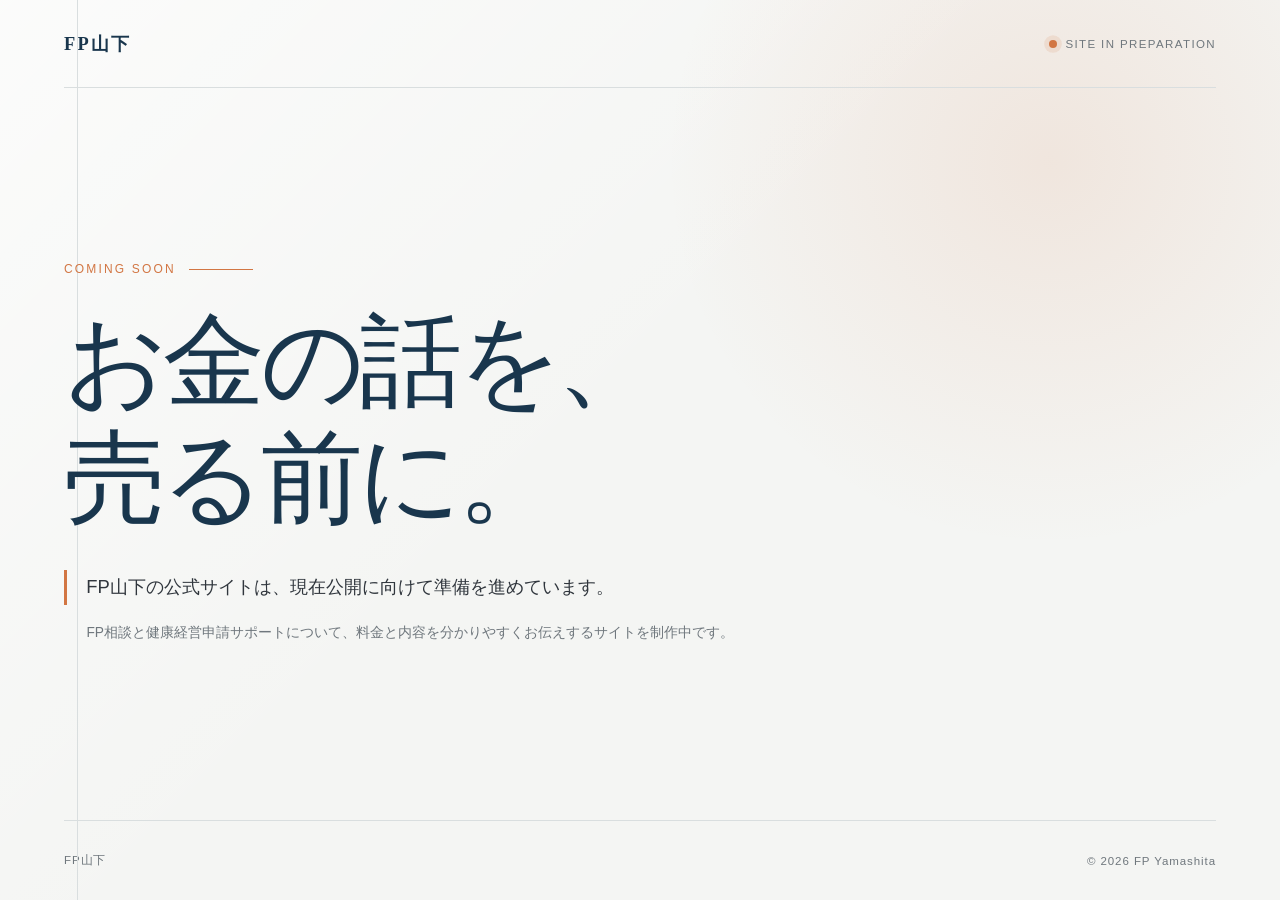
==== index.html @ 2f38812c "Add temporary landing page" ====
<!doctype html>
<html lang="ja">
<head>
  <meta charset="utf-8">
  <meta name="viewport" content="width=device-width, initial-scale=1">
  <meta name="robots" content="noindex, nofollow">
  <meta name="theme-color" content="#19364d">
  <title>FP山下｜サイト準備中</title>
  <meta name="description" content="FP山下の公式サイトは現在準備中です。">
  <style>
    :root {
      color-scheme: light;
      --paper: #f4f5f3;
      --ink: #19364d;
      --text: #30363d;
      --muted: #6f777d;
      --accent: #d27643;
      --line: #d9dedf;
    }

    * {
      box-sizing: border-box;
    }

    html {
      min-width: 320px;
      background: var(--paper);
    }

    body {
      margin: 0;
      min-height: 100svh;
      color: var(--text);
      background:
        radial-gradient(circle at 82% 18%, rgba(210, 118, 67, 0.12), transparent 24rem),
        linear-gradient(135deg, rgba(255, 255, 255, 0.66), transparent 48%),
        var(--paper);
      font-family: "Hiragino Kaku Gothic ProN", "Yu Gothic", Meiryo, sans-serif;
    }

    .page {
      position: relative;
      display: grid;
      grid-template-rows: auto 1fr auto;
      min-height: 100svh;
      overflow: hidden;
    }

    .page::before {
      content: "";
      position: absolute;
      top: 0;
      left: clamp(1.25rem, 6vw, 6rem);
      width: 1px;
      height: 100%;
      background: var(--line);
      pointer-events: none;
    }

    .header,
    .main,
    .footer {
      width: min(100% - 2.5rem, 72rem);
      margin-inline: auto;
    }

    .header {
      display: flex;
      align-items: center;
      justify-content: space-between;
      min-height: 5.5rem;
      border-bottom: 1px solid var(--line);
    }

    .brand {
      color: var(--ink);
      font-family: "Yu Mincho", "Hiragino Mincho ProN", serif;
      font-size: 1.15rem;
      font-weight: 600;
      letter-spacing: 0.12em;
    }

    .status {
      display: inline-flex;
      align-items: center;
      gap: 0.55rem;
      color: var(--muted);
      font-size: 0.72rem;
      letter-spacing: 0.12em;
      text-transform: uppercase;
    }

    .status::before {
      content: "";
      width: 0.5rem;
      height: 0.5rem;
      border-radius: 50%;
      background: var(--accent);
      box-shadow: 0 0 0 0.3rem rgba(210, 118, 67, 0.13);
    }

    .main {
      display: grid;
      align-items: center;
      padding-block: clamp(4rem, 11vw, 8rem);
    }

    .content {
      position: relative;
      max-width: 52rem;
    }

    .index {
      display: flex;
      align-items: center;
      gap: 0.8rem;
      margin: 0 0 1.75rem;
      color: var(--accent);
      font-size: 0.75rem;
      letter-spacing: 0.18em;
    }

    .index::after {
      content: "";
      width: 4rem;
      height: 1px;
      background: currentColor;
    }

    h1 {
      margin: 0;
      color: var(--ink);
      font-family: "Yu Mincho", "Hiragino Mincho ProN", serif;
      font-size: clamp(3rem, 8vw, 7rem);
      font-weight: 500;
      line-height: 1.14;
      letter-spacing: -0.045em;
      word-break: auto-phrase;
      text-wrap: balance;
    }

    .lead {
      max-width: 35rem;
      margin: 2rem 0 0;
      padding-left: 1.2rem;
      border-left: 3px solid var(--accent);
      font-size: clamp(1rem, 2vw, 1.15rem);
      line-height: 1.9;
      word-break: auto-phrase;
    }

    .note {
      margin: 1rem 0 0 1.4rem;
      color: var(--muted);
      font-size: 0.86rem;
      line-height: 1.8;
    }

    .footer {
      display: flex;
      align-items: center;
      justify-content: space-between;
      min-height: 5rem;
      border-top: 1px solid var(--line);
      color: var(--muted);
      font-size: 0.72rem;
      letter-spacing: 0.08em;
    }

    @media (max-width: 42rem) {
      .header,
      .main,
      .footer {
        width: min(100% - 2rem, 72rem);
      }

      .page::before {
        left: 1rem;
      }

      .header {
        min-height: 4.75rem;
      }

      .status span {
        display: none;
      }

      .main {
        padding-block: 4.5rem;
      }

      h1 {
        font-size: clamp(2.8rem, 15vw, 4.6rem);
      }

      .lead {
        margin-top: 1.75rem;
      }

      .footer {
        align-items: flex-start;
        flex-direction: column;
        justify-content: center;
        gap: 0.4rem;
      }
    }

    @media (prefers-reduced-motion: no-preference) {
      .content {
        animation: reveal 0.7s ease-out both;
      }

      @keyframes reveal {
        from {
          opacity: 0;
          transform: translateY(1rem);
        }
        to {
          opacity: 1;
          transform: translateY(0);
        }
      }
    }
  </style>
</head>
<body>
  <div class="page">
    <header class="header">
      <div class="brand">FP山下</div>
      <div class="status" aria-label="サイト準備中"><span>Site in preparation</span></div>
    </header>

    <main class="main">
      <section class="content" aria-labelledby="page-title">
        <p class="index">COMING SOON</p>
        <h1 id="page-title">お金の話を、<br>売る前に。</h1>
        <p class="lead">FP山下の公式サイトは、現在公開に向けて準備を進めています。</p>
        <p class="note">FP相談と健康経営申請サポートについて、料金と内容を分かりやすくお伝えするサイトを制作中です。</p>
      </section>
    </main>

    <footer class="footer">
      <span>FP山下</span>
      <span>&copy; 2026 FP Yamashita</span>
    </footer>
  </div>
</body>
</html>
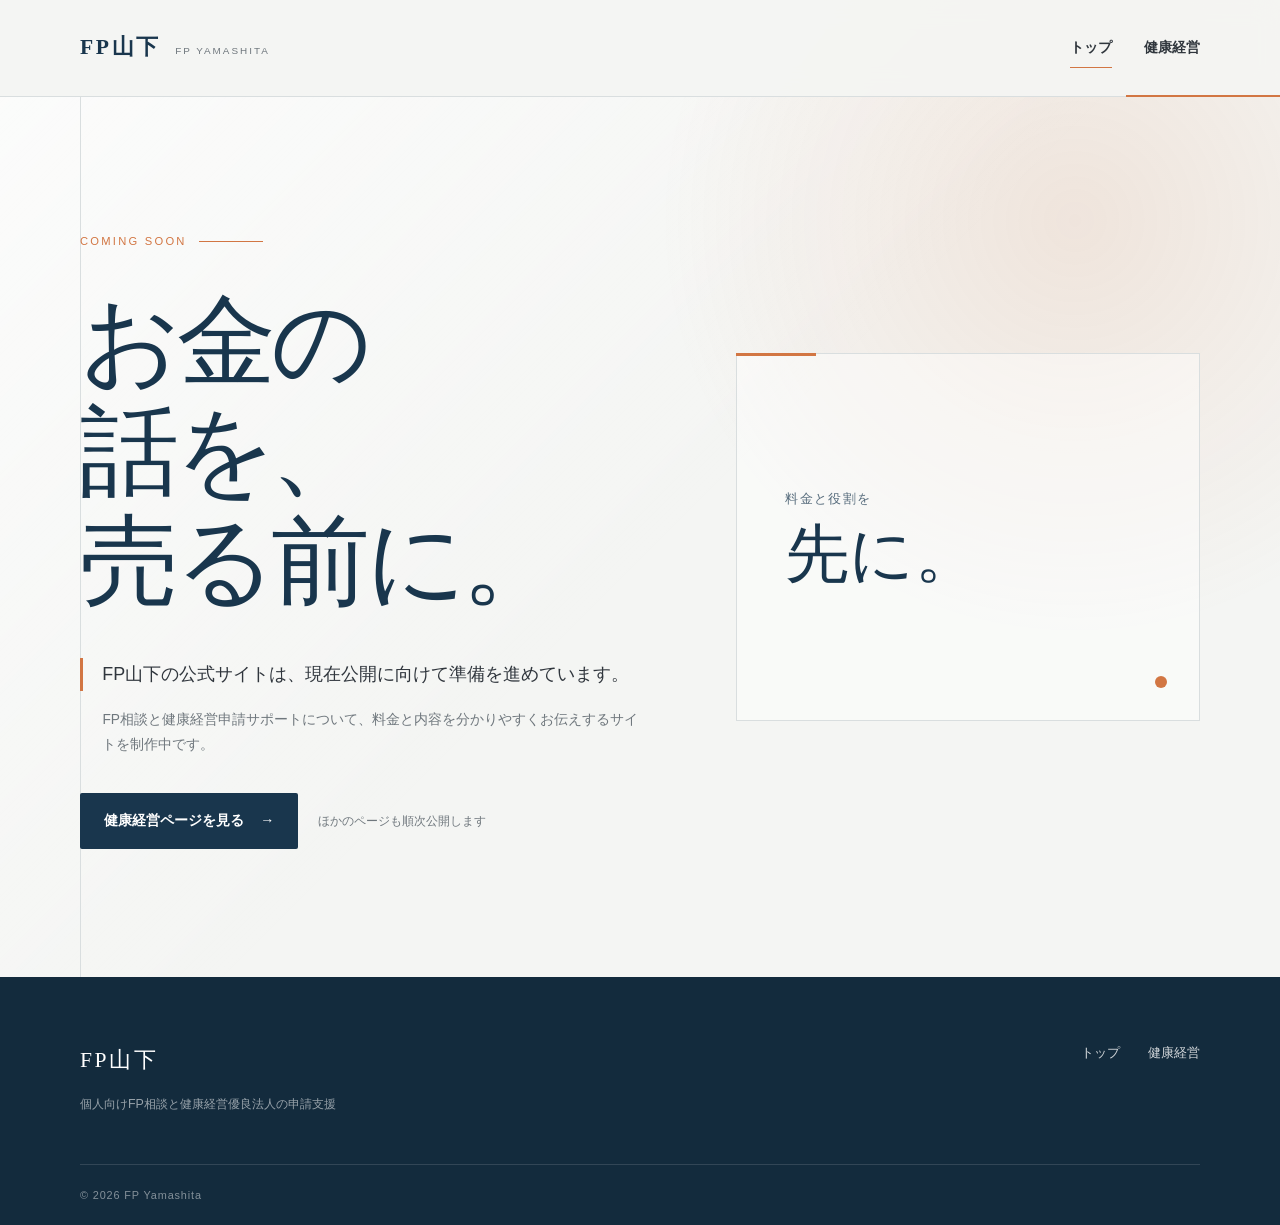
==== commit 59bc4664: "Add health management page" ====
--- a/index.html
+++ b/index.html
@@ -2,248 +2,72 @@
 <html lang="ja">
 <head>
   <meta charset="utf-8">
-  <meta name="viewport" content="width=device-width, initial-scale=1">
+  <meta name="viewport" content="width=device-width, initial-scale=1.0">
   <meta name="robots" content="noindex, nofollow">
-  <meta name="theme-color" content="#19364d">
+  <meta name="theme-color" content="#19364D">
   <title>FP山下｜サイト準備中</title>
-  <meta name="description" content="FP山下の公式サイトは現在準備中です。">
-  <style>
-    :root {
-      color-scheme: light;
-      --paper: #f4f5f3;
-      --ink: #19364d;
-      --text: #30363d;
-      --muted: #6f777d;
-      --accent: #d27643;
-      --line: #d9dedf;
-    }
+  <meta name="description" content="FP山下の公式サイトは現在準備中です。健康経営申請サポートのページを先行公開しています。">
+  <link rel="stylesheet" href="assets/css/_shared.css">
+</head>
+<body class="home-page">
+  <a class="skip-link" href="#main">本文へ移動</a>
 
-    * {
-      box-sizing: border-box;
-    }
+  <!-- ZOROYA:HEADER -->
+  <header class="site-header">
+    <div class="site-header__inner">
+      <a class="site-brand" href="index.html" aria-label="FP山下 トップページ">
+        <span class="site-brand__name">FP山下</span>
+        <span class="site-brand__en">FP YAMASHITA</span>
+      </a>
+      <button class="site-menu-toggle" type="button" aria-expanded="false" aria-controls="site-nav">
+        <span></span><span></span><span></span>
+        <span class="sr-only">メニューを開く</span>
+      </button>
+      <nav id="site-nav" class="site-nav" aria-label="メインメニュー">
+        <a href="index.html" aria-current="page">トップ</a>
+        <a href="health-management.html">健康経営</a>
+      </nav>
+    </div>
+  </header>
+  <!-- /ZOROYA:HEADER -->
 
-    html {
-      min-width: 320px;
-      background: var(--paper);
-    }
+  <!-- ZOROYA:MAIN -->
+  <main id="main" class="home-main">
+    <section class="home-hero" aria-labelledby="home-title">
+      <div class="home-hero__content">
+        <p class="section-label">COMING SOON</p>
+        <h1 id="home-title">お金の話を、<br>売る前に。</h1>
+        <p class="home-hero__lead">FP山下の公式サイトは、現在公開に向けて準備を進めています。</p>
+        <p class="home-hero__note">FP相談と健康経営申請サポートについて、料金と内容を分かりやすくお伝えするサイトを制作中です。</p>
+        <div class="home-hero__actions">
+          <a class="button button--primary" href="health-management.html">健康経営ページを見る <span aria-hidden="true">→</span></a>
+          <span class="home-hero__progress">ほかのページも順次公開します</span>
+        </div>
+      </div>
+      <div class="home-hero__mark" aria-hidden="true">
+        <span>料金と役割を</span>
+        <strong>先に。</strong>
+      </div>
+    </section>
+  </main>
+  <!-- /ZOROYA:MAIN -->
 
-    body {
-      margin: 0;
-      min-height: 100svh;
-      color: var(--text);
-      background:
-        radial-gradient(circle at 82% 18%, rgba(210, 118, 67, 0.12), transparent 24rem),
-        linear-gradient(135deg, rgba(255, 255, 255, 0.66), transparent 48%),
-        var(--paper);
-      font-family: "Hiragino Kaku Gothic ProN", "Yu Gothic", Meiryo, sans-serif;
-    }
+  <!-- ZOROYA:FOOTER -->
+  <footer class="site-footer">
+    <div class="site-footer__inner">
+      <div>
+        <div class="site-footer__brand">FP山下</div>
+        <p>個人向けFP相談と健康経営優良法人の申請支援</p>
+      </div>
+      <nav class="site-footer__nav" aria-label="フッターメニュー">
+        <a href="index.html">トップ</a>
+        <a href="health-management.html">健康経営</a>
+      </nav>
+    </div>
+    <div class="site-footer__bottom">&copy; 2026 FP Yamashita</div>
+  </footer>
+  <!-- /ZOROYA:FOOTER -->
 
-    .page {
-      position: relative;
-      display: grid;
-      grid-template-rows: auto 1fr auto;
-      min-height: 100svh;
-      overflow: hidden;
-    }
-
-    .page::before {
-      content: "";
-      position: absolute;
-      top: 0;
-      left: clamp(1.25rem, 6vw, 6rem);
-      width: 1px;
-      height: 100%;
-      background: var(--line);
-      pointer-events: none;
-    }
-
-    .header,
-    .main,
-    .footer {
-      width: min(100% - 2.5rem, 72rem);
-      margin-inline: auto;
-    }
-
-    .header {
-      display: flex;
-      align-items: center;
-      justify-content: space-between;
-      min-height: 5.5rem;
-      border-bottom: 1px solid var(--line);
-    }
-
-    .brand {
-      color: var(--ink);
-      font-family: "Yu Mincho", "Hiragino Mincho ProN", serif;
-      font-size: 1.15rem;
-      font-weight: 600;
-      letter-spacing: 0.12em;
-    }
-
-    .status {
-      display: inline-flex;
-      align-items: center;
-      gap: 0.55rem;
-      color: var(--muted);
-      font-size: 0.72rem;
-      letter-spacing: 0.12em;
-      text-transform: uppercase;
-    }
-
-    .status::before {
-      content: "";
-      width: 0.5rem;
-      height: 0.5rem;
-      border-radius: 50%;
-      background: var(--accent);
-      box-shadow: 0 0 0 0.3rem rgba(210, 118, 67, 0.13);
-    }
-
-    .main {
-      display: grid;
-      align-items: center;
-      padding-block: clamp(4rem, 11vw, 8rem);
-    }
-
-    .content {
-      position: relative;
-      max-width: 52rem;
-    }
-
-    .index {
-      display: flex;
-      align-items: center;
-      gap: 0.8rem;
-      margin: 0 0 1.75rem;
-      color: var(--accent);
-      font-size: 0.75rem;
-      letter-spacing: 0.18em;
-    }
-
-    .index::after {
-      content: "";
-      width: 4rem;
-      height: 1px;
-      background: currentColor;
-    }
-
-    h1 {
-      margin: 0;
-      color: var(--ink);
-      font-family: "Yu Mincho", "Hiragino Mincho ProN", serif;
-      font-size: clamp(3rem, 8vw, 7rem);
-      font-weight: 500;
-      line-height: 1.14;
-      letter-spacing: -0.045em;
-      word-break: auto-phrase;
-      text-wrap: balance;
-    }
-
-    .lead {
-      max-width: 35rem;
-      margin: 2rem 0 0;
-      padding-left: 1.2rem;
-      border-left: 3px solid var(--accent);
-      font-size: clamp(1rem, 2vw, 1.15rem);
-      line-height: 1.9;
-      word-break: auto-phrase;
-    }
-
-    .note {
-      margin: 1rem 0 0 1.4rem;
-      color: var(--muted);
-      font-size: 0.86rem;
-      line-height: 1.8;
-    }
-
-    .footer {
-      display: flex;
-      align-items: center;
-      justify-content: space-between;
-      min-height: 5rem;
-      border-top: 1px solid var(--line);
-      color: var(--muted);
-      font-size: 0.72rem;
-      letter-spacing: 0.08em;
-    }
-
-    @media (max-width: 42rem) {
-      .header,
-      .main,
-      .footer {
-        width: min(100% - 2rem, 72rem);
-      }
-
-      .page::before {
-        left: 1rem;
-      }
-
-      .header {
-        min-height: 4.75rem;
-      }
-
-      .status span {
-        display: none;
-      }
-
-      .main {
-        padding-block: 4.5rem;
-      }
-
-      h1 {
-        font-size: clamp(2.8rem, 15vw, 4.6rem);
-      }
-
-      .lead {
-        margin-top: 1.75rem;
-      }
-
-      .footer {
-        align-items: flex-start;
-        flex-direction: column;
-        justify-content: center;
-        gap: 0.4rem;
-      }
-    }
-
-    @media (prefers-reduced-motion: no-preference) {
-      .content {
-        animation: reveal 0.7s ease-out both;
-      }
-
-      @keyframes reveal {
-        from {
-          opacity: 0;
-          transform: translateY(1rem);
-        }
-        to {
-          opacity: 1;
-          transform: translateY(0);
-        }
-      }
-    }
-  </style>
-</head>
-<body>
-  <div class="page">
-    <header class="header">
-      <div class="brand">FP山下</div>
-      <div class="status" aria-label="サイト準備中"><span>Site in preparation</span></div>
-    </header>
-
-    <main class="main">
-      <section class="content" aria-labelledby="page-title">
-        <p class="index">COMING SOON</p>
-        <h1 id="page-title">お金の話を、<br>売る前に。</h1>
-        <p class="lead">FP山下の公式サイトは、現在公開に向けて準備を進めています。</p>
-        <p class="note">FP相談と健康経営申請サポートについて、料金と内容を分かりやすくお伝えするサイトを制作中です。</p>
-      </section>
-    </main>
-
-    <footer class="footer">
-      <span>FP山下</span>
-      <span>&copy; 2026 FP Yamashita</span>
-    </footer>
-  </div>
+  <script src="assets/js/app.js" defer></script>
 </body>
 </html>
--- a/assets/css/_shared.css
+++ b/assets/css/_shared.css
@@ -0,0 +1,1246 @@
+:root {
+  color-scheme: light;
+  --color-bg: #F4F5F3;
+  --color-surface: #FFFFFF;
+  --color-ink: #19364D;
+  --color-text: #30363D;
+  --color-muted: #6F777D;
+  --color-accent: #D27643;
+  --color-line: #D9DEDF;
+  --color-dark: #132B3D;
+  --font-mincho: "Yu Mincho", "Hiragino Mincho ProN", serif;
+  --font-gothic: "Hiragino Kaku Gothic ProN", "Yu Gothic", Meiryo, sans-serif;
+  --content-width: 1120px;
+}
+
+*,
+*::before,
+*::after {
+  box-sizing: border-box;
+}
+
+html {
+  min-width: 320px;
+  scroll-behavior: smooth;
+  background: var(--color-bg);
+}
+
+body {
+  margin: 0;
+  min-height: 100svh;
+  color: var(--color-text);
+  background: var(--color-bg);
+  font-family: var(--font-gothic);
+  line-height: 1.85;
+  -webkit-font-smoothing: antialiased;
+  overflow-x: hidden;
+}
+
+body.is-menu-open {
+  overflow: hidden;
+}
+
+a {
+  color: inherit;
+}
+
+button,
+input,
+textarea,
+select {
+  font: inherit;
+}
+
+input,
+textarea,
+select {
+  max-width: 100%;
+  box-sizing: border-box;
+}
+
+input[type="text"],
+input[type="email"],
+input[type="tel"],
+input[type="url"],
+textarea,
+select {
+  width: 100%;
+  font-size: 16px;
+}
+
+h1,
+h2,
+h3,
+.lead,
+.button,
+summary {
+  word-break: auto-phrase;
+  text-wrap: balance;
+}
+
+.sr-only {
+  position: absolute;
+  width: 1px;
+  height: 1px;
+  padding: 0;
+  margin: -1px;
+  overflow: hidden;
+  clip: rect(0, 0, 0, 0);
+  white-space: nowrap;
+  border: 0;
+}
+
+.skip-link {
+  position: fixed;
+  top: 0.75rem;
+  left: 0.75rem;
+  z-index: 100;
+  padding: 0.65rem 1rem;
+  color: #FFFFFF;
+  background: var(--color-dark);
+  border-radius: 2px;
+  transform: translateY(-180%);
+}
+
+.skip-link:focus {
+  transform: translateY(0);
+}
+
+.site-header {
+  position: relative;
+  z-index: 30;
+  color: var(--color-ink);
+  background: rgba(244, 245, 243, 0.94);
+  border-bottom: 1px solid var(--color-line);
+  backdrop-filter: blur(12px);
+}
+
+.site-header::after {
+  content: "";
+  position: absolute;
+  right: 0;
+  bottom: -1px;
+  width: clamp(3rem, 12vw, 10rem);
+  height: 2px;
+  background: var(--color-accent);
+}
+
+.site-header__inner {
+  width: min(100% - 3rem, var(--content-width));
+  min-height: 6rem;
+  margin-inline: auto;
+  display: flex;
+  align-items: center;
+  justify-content: space-between;
+  gap: 2rem;
+}
+
+.site-brand {
+  display: inline-flex;
+  align-items: baseline;
+  gap: 0.9rem;
+  color: var(--color-ink);
+  text-decoration: none;
+}
+
+.site-brand__name {
+  font-family: var(--font-mincho);
+  font-size: 1.35rem;
+  font-weight: 600;
+  letter-spacing: 0.12em;
+}
+
+.site-brand__en {
+  color: var(--color-muted);
+  font-size: 0.62rem;
+  letter-spacing: 0.2em;
+}
+
+.site-nav {
+  display: flex;
+  align-items: center;
+  gap: 2rem;
+}
+
+.site-nav a {
+  position: relative;
+  color: var(--color-text);
+  font-size: 0.85rem;
+  font-weight: 600;
+  text-decoration: none;
+}
+
+.site-nav a::after {
+  content: "";
+  position: absolute;
+  left: 0;
+  right: 100%;
+  bottom: -0.45rem;
+  height: 1px;
+  background: var(--color-accent);
+  transition: right 0.25s ease;
+}
+
+.site-nav a:hover::after,
+.site-nav a[aria-current="page"]::after {
+  right: 0;
+}
+
+.site-menu-toggle {
+  display: none;
+  width: 2.75rem;
+  height: 2.75rem;
+  padding: 0.7rem;
+  border: 1px solid var(--color-line);
+  background: transparent;
+  cursor: pointer;
+}
+
+.site-menu-toggle > span:not(.sr-only) {
+  display: block;
+  width: 100%;
+  height: 1px;
+  margin: 0.28rem 0;
+  background: var(--color-ink);
+  transition: transform 0.25s ease, opacity 0.25s ease;
+}
+
+.site-header.is-menu-open .site-menu-toggle > span:nth-child(1) {
+  transform: translateY(0.57rem) rotate(45deg);
+}
+
+.site-header.is-menu-open .site-menu-toggle > span:nth-child(2) {
+  opacity: 0;
+}
+
+.site-header.is-menu-open .site-menu-toggle > span:nth-child(3) {
+  transform: translateY(-0.57rem) rotate(-45deg);
+}
+
+.site-footer {
+  color: rgba(255, 255, 255, 0.82);
+  background: var(--color-dark);
+}
+
+.site-footer__inner {
+  width: min(100% - 3rem, var(--content-width));
+  margin-inline: auto;
+  padding: 4rem 0 3rem;
+  display: grid;
+  grid-template-columns: 1fr auto;
+  gap: 3rem;
+  align-items: start;
+}
+
+.site-footer__brand {
+  color: #FFFFFF;
+  font-family: var(--font-mincho);
+  font-size: 1.35rem;
+  letter-spacing: 0.12em;
+}
+
+.site-footer p {
+  margin: 0.75rem 0 0;
+  color: rgba(255, 255, 255, 0.56);
+  font-size: 0.78rem;
+}
+
+.site-footer__nav {
+  display: flex;
+  gap: 1.75rem;
+}
+
+.site-footer__nav a {
+  font-size: 0.8rem;
+  text-decoration: none;
+}
+
+.site-footer__nav a:hover {
+  color: #FFFFFF;
+}
+
+.site-footer__bottom {
+  width: min(100% - 3rem, var(--content-width));
+  margin-inline: auto;
+  padding: 1.25rem 0;
+  border-top: 1px solid rgba(255, 255, 255, 0.13);
+  color: rgba(255, 255, 255, 0.48);
+  font-size: 0.68rem;
+  letter-spacing: 0.08em;
+}
+
+.section-label {
+  display: inline-flex;
+  align-items: center;
+  gap: 0.8rem;
+  margin: 0;
+  color: var(--color-accent);
+  font-size: 0.7rem;
+  letter-spacing: 0.2em;
+}
+
+.section-label::after {
+  content: "";
+  width: 4rem;
+  height: 1px;
+  background: currentColor;
+}
+
+.button {
+  display: inline-flex;
+  align-items: center;
+  justify-content: center;
+  gap: 1rem;
+  min-height: 3.5rem;
+  padding: 0.9rem 1.45rem;
+  border: 1px solid transparent;
+  border-radius: 2px;
+  font-size: 0.88rem;
+  font-weight: 700;
+  line-height: 1.4;
+  text-decoration: none;
+  transition: transform 0.2s ease, background 0.2s ease, color 0.2s ease;
+}
+
+.button:hover {
+  transform: translateY(-2px);
+}
+
+.button--primary {
+  color: #FFFFFF;
+  background: var(--color-ink);
+}
+
+.button--primary:hover {
+  background: #244A66;
+}
+
+.button--ghost {
+  color: var(--color-ink);
+  border-color: var(--color-ink);
+  background: transparent;
+}
+
+.button--disabled {
+  color: var(--color-muted);
+  border-color: var(--color-line);
+  background: rgba(255, 255, 255, 0.5);
+  cursor: not-allowed;
+}
+
+/* Temporary home */
+.home-page {
+  background:
+    radial-gradient(circle at 84% 18%, rgba(210, 118, 67, 0.13), transparent 26rem),
+    linear-gradient(135deg, rgba(255, 255, 255, 0.75), transparent 48%),
+    var(--color-bg);
+}
+
+.home-main {
+  min-height: calc(100svh - 6rem);
+}
+
+.home-hero {
+  position: relative;
+  width: min(100% - 3rem, var(--content-width));
+  min-height: 46rem;
+  margin-inline: auto;
+  padding: clamp(5rem, 10vw, 8rem) 0;
+  display: grid;
+  grid-template-columns: minmax(0, 1.1fr) minmax(16rem, 0.9fr);
+  gap: clamp(3rem, 7vw, 7rem);
+  align-items: center;
+}
+
+.home-hero::before {
+  content: "";
+  position: absolute;
+  left: 0;
+  top: 0;
+  bottom: 0;
+  width: 1px;
+  background: var(--color-line);
+}
+
+.home-hero__content {
+  position: relative;
+  z-index: 1;
+}
+
+.home-hero h1 {
+  margin: 2rem 0 0;
+  color: var(--color-ink);
+  font-family: var(--font-mincho);
+  font-size: clamp(3.8rem, 7.7vw, 6.8rem);
+  font-weight: 500;
+  line-height: 1.12;
+  letter-spacing: -0.045em;
+}
+
+.home-hero__lead {
+  max-width: 39rem;
+  margin: 2.5rem 0 0;
+  padding-left: 1.2rem;
+  border-left: 3px solid var(--color-accent);
+  font-size: clamp(1rem, 2vw, 1.12rem);
+}
+
+.home-hero__note {
+  max-width: 40rem;
+  margin: 1rem 0 0 1.4rem;
+  color: var(--color-muted);
+  font-size: 0.86rem;
+}
+
+.home-hero__actions {
+  margin-top: 2.2rem;
+  display: flex;
+  align-items: center;
+  gap: 1.2rem;
+  flex-wrap: wrap;
+}
+
+.home-hero__progress {
+  color: var(--color-muted);
+  font-size: 0.75rem;
+}
+
+.home-hero__mark {
+  position: relative;
+  min-height: 23rem;
+  display: flex;
+  flex-direction: column;
+  justify-content: center;
+  padding: 3rem;
+  color: rgba(25, 54, 77, 0.72);
+  border: 1px solid var(--color-line);
+  background: rgba(255, 255, 255, 0.42);
+}
+
+.home-hero__mark::before,
+.home-hero__mark::after {
+  content: "";
+  position: absolute;
+  background: var(--color-accent);
+}
+
+.home-hero__mark::before {
+  top: -1px;
+  left: -1px;
+  width: 5rem;
+  height: 3px;
+}
+
+.home-hero__mark::after {
+  right: 2rem;
+  bottom: 2rem;
+  width: 0.75rem;
+  height: 0.75rem;
+  border-radius: 50%;
+}
+
+.home-hero__mark span {
+  font-size: 0.82rem;
+  letter-spacing: 0.1em;
+}
+
+.home-hero__mark strong {
+  margin-top: 0.7rem;
+  color: var(--color-ink);
+  font-family: var(--font-mincho);
+  font-size: clamp(3rem, 5vw, 5rem);
+  font-weight: 500;
+  line-height: 1;
+}
+
+/* Fixed-page basics */
+.page-hero {
+  position: relative;
+  overflow: hidden;
+  background: var(--color-dark);
+  color: #FFFFFF;
+}
+
+.page-hero::before {
+  content: "HEALTH MANAGEMENT";
+  position: absolute;
+  right: -0.03em;
+  bottom: -0.25em;
+  color: rgba(255, 255, 255, 0.045);
+  font-size: clamp(4rem, 12vw, 10rem);
+  font-weight: 700;
+  letter-spacing: -0.05em;
+  white-space: nowrap;
+}
+
+.page-hero__inner {
+  position: relative;
+  z-index: 1;
+  width: min(100% - 3rem, var(--content-width));
+  min-height: 34rem;
+  margin-inline: auto;
+  padding: clamp(5rem, 10vw, 8rem) 0;
+  display: grid;
+  grid-template-columns: minmax(0, 1.2fr) minmax(16rem, 0.8fr);
+  gap: 4rem;
+  align-items: end;
+}
+
+.page-hero__eyebrow {
+  margin: 0 0 1.5rem;
+  color: #E6A077;
+  font-size: 0.7rem;
+  letter-spacing: 0.24em;
+}
+
+.page-hero h1 {
+  margin: 0;
+  font-family: var(--font-mincho);
+  font-size: clamp(2.7rem, 5.6vw, 5.1rem);
+  font-weight: 500;
+  line-height: 1.28;
+}
+
+.page-hero__lead {
+  margin: 0;
+  padding: 1.5rem 0 0 1.5rem;
+  border-top: 1px solid rgba(255, 255, 255, 0.28);
+  border-left: 1px solid rgba(255, 255, 255, 0.28);
+  color: rgba(255, 255, 255, 0.72);
+  font-size: 0.96rem;
+}
+
+.breadcrumb {
+  width: min(100% - 3rem, var(--content-width));
+  margin: 0 auto;
+  padding: 1rem 0;
+  color: var(--color-muted);
+  font-size: 0.72rem;
+}
+
+.breadcrumb a {
+  text-decoration: none;
+}
+
+.section-shell {
+  width: min(100% - 3rem, var(--content-width));
+  margin-inline: auto;
+}
+
+.health-benefits {
+  padding: clamp(5rem, 9vw, 7.5rem) 0;
+  background: var(--color-surface);
+}
+
+.health-benefits__head {
+  display: grid;
+  grid-template-columns: 0.8fr 1.2fr;
+  gap: 4rem;
+  align-items: start;
+}
+
+.health-benefits h2,
+.health-comparison h2,
+.health-reason h2,
+.health-price h2,
+.health-process h2,
+.health-cta h2 {
+  margin: 0;
+  color: var(--color-ink);
+  font-family: var(--font-mincho);
+  font-size: clamp(2rem, 4vw, 3.25rem);
+  font-weight: 500;
+  line-height: 1.4;
+}
+
+.health-benefits__copy {
+  margin: 0;
+  color: var(--color-muted);
+}
+
+.health-benefits__index {
+  margin-top: 4rem;
+  border-top: 2px solid var(--color-ink);
+}
+
+.health-benefits__row {
+  display: grid;
+  grid-template-columns: 4rem 1fr 1.2fr;
+  gap: 2rem;
+  align-items: baseline;
+  padding: 1.6rem 0;
+  border-bottom: 1px solid var(--color-line);
+}
+
+.health-benefits__no {
+  color: var(--color-accent);
+  font-size: 0.72rem;
+  letter-spacing: 0.14em;
+}
+
+.health-benefits__row strong {
+  color: var(--color-ink);
+  font-size: 1.08rem;
+}
+
+.health-benefits__row span:last-child {
+  color: var(--color-muted);
+  font-size: 0.82rem;
+}
+
+.health-comparison {
+  padding: clamp(5rem, 9vw, 7rem) 0;
+}
+
+.health-comparison__head {
+  max-width: 48rem;
+  margin-bottom: 3rem;
+}
+
+.health-comparison__lead {
+  margin: 1.2rem 0 0;
+  color: var(--color-muted);
+}
+
+.health-table {
+  border-top: 2px solid var(--color-ink);
+}
+
+.health-table__row {
+  display: grid;
+  grid-template-columns: 3.5rem 1fr 1fr;
+  border-bottom: 1px solid var(--color-line);
+}
+
+.health-table__row > * {
+  padding: 1.35rem 1rem;
+}
+
+.health-table__row--head {
+  color: var(--color-muted);
+  font-size: 0.7rem;
+  letter-spacing: 0.12em;
+}
+
+.health-table__no {
+  color: var(--color-accent);
+  font-size: 0.72rem;
+}
+
+.health-table__before {
+  color: var(--color-muted);
+}
+
+.health-table__after {
+  color: var(--color-ink);
+  font-weight: 700;
+}
+
+.health-statement {
+  position: relative;
+  overflow: hidden;
+  padding: clamp(5rem, 10vw, 8rem) 0;
+  color: #FFFFFF;
+  background: var(--color-ink);
+}
+
+.health-statement::before {
+  content: "SELF APPLICATION";
+  position: absolute;
+  left: -0.03em;
+  bottom: -0.28em;
+  color: rgba(255, 255, 255, 0.04);
+  font-size: clamp(5rem, 14vw, 12rem);
+  font-weight: 700;
+  white-space: nowrap;
+}
+
+.health-statement__inner {
+  position: relative;
+  z-index: 1;
+  display: grid;
+  grid-template-columns: 0.85fr 1.15fr;
+  gap: 5rem;
+  align-items: start;
+}
+
+.health-statement h2 {
+  margin: 0;
+  color: #FFFFFF;
+  font-family: var(--font-mincho);
+  font-size: clamp(2.7rem, 6vw, 5.6rem);
+  font-weight: 500;
+  line-height: 1.28;
+}
+
+.health-statement__body {
+  padding-top: 1rem;
+  border-top: 1px solid rgba(255, 255, 255, 0.28);
+  color: rgba(255, 255, 255, 0.72);
+}
+
+.health-statement__body p {
+  margin: 0 0 1.2rem;
+}
+
+.health-reason {
+  padding: clamp(5rem, 9vw, 7.5rem) 0;
+  background: var(--color-surface);
+}
+
+.health-reason__grid {
+  display: grid;
+  grid-template-columns: 0.85fr 1.15fr;
+  gap: clamp(3rem, 7vw, 7rem);
+}
+
+.health-reason__number {
+  color: rgba(210, 118, 67, 0.16);
+  font-size: clamp(6rem, 14vw, 12rem);
+  font-weight: 700;
+  line-height: 0.75;
+}
+
+.health-reason__copy {
+  padding-top: 2rem;
+}
+
+.health-reason__copy p {
+  margin: 1.3rem 0 0;
+}
+
+.health-scope {
+  margin-top: 4rem;
+  display: grid;
+  grid-template-columns: repeat(2, 1fr);
+  border-top: 1px solid var(--color-line);
+  border-left: 1px solid var(--color-line);
+}
+
+.health-scope__item {
+  min-height: 8rem;
+  padding: 1.5rem;
+  border-right: 1px solid var(--color-line);
+  border-bottom: 1px solid var(--color-line);
+}
+
+.health-scope__item span {
+  display: block;
+  margin-bottom: 0.7rem;
+  color: var(--color-accent);
+  font-size: 0.68rem;
+  letter-spacing: 0.12em;
+}
+
+.health-scope__item strong {
+  color: var(--color-ink);
+  font-size: 1rem;
+}
+
+.health-price {
+  padding: clamp(5rem, 9vw, 7.5rem) 0;
+}
+
+.health-price__head {
+  max-width: 48rem;
+  margin: 0 auto 3.5rem;
+  text-align: center;
+}
+
+.health-price__head p {
+  margin: 1rem 0 0;
+  color: var(--color-muted);
+}
+
+.health-certificate {
+  padding: 0.9rem;
+  border: 1px solid #D8CBB7;
+  background: #FFFDF7;
+  box-shadow: 0 2rem 4rem -3rem rgba(25, 54, 77, 0.55);
+}
+
+.health-certificate__frame {
+  position: relative;
+  padding: clamp(2rem, 5vw, 4rem);
+  display: grid;
+  grid-template-columns: 0.9fr 1.1fr;
+  gap: clamp(3rem, 6vw, 6rem);
+  border: 1px solid rgba(210, 118, 67, 0.52);
+}
+
+.health-certificate__frame::before {
+  content: "";
+  position: absolute;
+  top: 3rem;
+  bottom: 3rem;
+  left: 45%;
+  width: 1px;
+  background: #DED5C7;
+}
+
+.health-certificate__label {
+  color: var(--color-accent);
+  font-size: 0.7rem;
+  letter-spacing: 0.2em;
+}
+
+.health-certificate__plan {
+  margin-top: 0.8rem;
+  color: var(--color-ink);
+  font-family: var(--font-mincho);
+  font-size: 1.5rem;
+}
+
+.health-certificate__price {
+  margin-top: 1rem;
+  color: var(--color-ink);
+  font-size: clamp(2.8rem, 5vw, 4.5rem);
+  font-weight: 700;
+  line-height: 1;
+  white-space: nowrap;
+}
+
+.health-certificate__price small {
+  color: var(--color-muted);
+  font-size: 0.85rem;
+  font-weight: 500;
+}
+
+.health-certificate__left p {
+  color: var(--color-muted);
+  font-size: 0.8rem;
+}
+
+.health-certificate__stamp {
+  width: 6.5rem;
+  height: 6.5rem;
+  margin-top: 2rem;
+  display: grid;
+  place-items: center;
+  color: var(--color-accent);
+  border: 2px solid var(--color-accent);
+  border-radius: 50%;
+  font-family: var(--font-mincho);
+  font-weight: 700;
+  line-height: 1.45;
+  text-align: center;
+  transform: rotate(-8deg);
+}
+
+.health-certificate__right h3 {
+  margin: 0 0 1.2rem;
+  color: var(--color-ink);
+  font-family: var(--font-mincho);
+  font-size: 1.2rem;
+}
+
+.health-certificate__right ul {
+  margin: 0;
+  padding: 0;
+  list-style: none;
+}
+
+.health-certificate__right li {
+  position: relative;
+  padding: 0.75rem 0 0.75rem 1.6rem;
+  border-bottom: 1px dashed #DED5C7;
+  font-size: 0.86rem;
+}
+
+.health-certificate__right li::before {
+  content: "";
+  position: absolute;
+  left: 0;
+  top: 1.12rem;
+  width: 0.7rem;
+  height: 0.4rem;
+  border-left: 2px solid var(--color-ink);
+  border-bottom: 2px solid var(--color-ink);
+  transform: rotate(-45deg);
+}
+
+.health-price__notes {
+  margin: 1.5rem auto 0;
+  color: var(--color-muted);
+  font-size: 0.75rem;
+  text-align: center;
+}
+
+.health-employee {
+  padding: clamp(4.5rem, 8vw, 6.5rem) 0;
+  color: #FFFFFF;
+  background: var(--color-accent);
+}
+
+.health-employee__inner {
+  display: grid;
+  grid-template-columns: 1fr auto;
+  gap: 4rem;
+  align-items: center;
+}
+
+.health-employee h2 {
+  margin: 0;
+  font-family: var(--font-mincho);
+  font-size: clamp(2rem, 4vw, 3.3rem);
+  font-weight: 500;
+  line-height: 1.4;
+}
+
+.health-employee p {
+  max-width: 40rem;
+  margin: 1rem 0 0;
+  color: rgba(255, 255, 255, 0.82);
+}
+
+.health-employee__zero {
+  color: #FFFFFF;
+  font-size: clamp(5rem, 10vw, 8rem);
+  font-weight: 700;
+  line-height: 0.8;
+}
+
+.health-employee__zero small {
+  font-size: 1rem;
+  font-weight: 500;
+}
+
+.health-process {
+  padding: clamp(5rem, 9vw, 7.5rem) 0;
+  background: var(--color-surface);
+}
+
+.health-process__head {
+  max-width: 44rem;
+  margin: 0 auto 4rem;
+  text-align: center;
+}
+
+.health-process__head p {
+  margin: 1rem 0 0;
+  color: var(--color-muted);
+}
+
+.health-process__lanes {
+  position: relative;
+  max-width: 58rem;
+  margin-inline: auto;
+}
+
+.health-process__lanes::before {
+  content: "";
+  position: absolute;
+  left: 2rem;
+  top: 1rem;
+  bottom: 1rem;
+  width: 1px;
+  background: var(--color-line);
+}
+
+.health-process__row {
+  position: relative;
+  padding: 0 0 2rem 6rem;
+}
+
+.health-process__row:last-child {
+  padding-bottom: 0;
+}
+
+.health-process__node {
+  position: absolute;
+  left: 0;
+  top: 0;
+  width: 4rem;
+  height: 4rem;
+  display: grid;
+  place-items: center;
+  color: var(--color-ink);
+  border: 1px solid var(--color-ink);
+  border-radius: 50%;
+  background: var(--color-surface);
+  font-size: 0.72rem;
+}
+
+.health-process__card {
+  padding: 1.5rem 1.75rem;
+  display: grid;
+  grid-template-columns: 0.9fr 1.1fr;
+  gap: 2rem;
+  border-top: 3px solid var(--color-ink);
+  background: var(--color-bg);
+}
+
+.health-process__card strong {
+  color: var(--color-ink);
+}
+
+.health-process__card p {
+  margin: 0;
+  color: var(--color-muted);
+  font-size: 0.82rem;
+}
+
+.health-cta {
+  padding: clamp(5rem, 9vw, 7.5rem) 0;
+}
+
+.health-cta__grid {
+  display: grid;
+  grid-template-columns: 1fr 0.85fr;
+  gap: clamp(3rem, 7vw, 7rem);
+  align-items: center;
+}
+
+.health-cta__lead {
+  margin: 1.2rem 0 0;
+  color: var(--color-muted);
+}
+
+.health-cta__panel {
+  padding: 2.25rem;
+  border: 1px solid var(--color-line);
+  background: var(--color-surface);
+}
+
+.health-cta__panel p {
+  margin: 0 0 1.3rem;
+  color: var(--color-muted);
+  font-size: 0.8rem;
+}
+
+.health-cta__actions {
+  display: grid;
+  gap: 0.75rem;
+}
+
+@media (max-width: 768px) {
+  .site-header__inner,
+  .site-footer__inner,
+  .site-footer__bottom,
+  .home-hero,
+  .page-hero__inner,
+  .breadcrumb,
+  .section-shell {
+    width: min(100% - 2rem, var(--content-width));
+  }
+
+  .site-header__inner {
+    min-height: 4.8rem;
+  }
+
+  .site-brand__en {
+    display: none;
+  }
+
+  .site-menu-toggle {
+    display: block;
+  }
+
+  .site-nav {
+    position: absolute;
+    top: calc(100% + 1px);
+    left: 0;
+    right: 0;
+    padding: 1.25rem 1rem 1.5rem;
+    display: grid;
+    gap: 0;
+    background: var(--color-surface);
+    border-bottom: 1px solid var(--color-line);
+    opacity: 0;
+    visibility: hidden;
+    transform: translateY(-0.75rem);
+    transition: opacity 0.2s ease, visibility 0.2s ease, transform 0.2s ease;
+  }
+
+  .site-header.is-menu-open .site-nav {
+    opacity: 1;
+    visibility: visible;
+    transform: translateY(0);
+  }
+
+  .site-nav a {
+    padding: 0.9rem 0.5rem;
+    border-bottom: 1px solid var(--color-line);
+  }
+
+  .site-nav a::after {
+    display: none;
+  }
+
+  .site-footer__inner {
+    grid-template-columns: 1fr;
+  }
+
+  .site-footer__nav {
+    flex-direction: column;
+    gap: 0.75rem;
+  }
+
+  .home-main {
+    min-height: auto;
+  }
+
+  .home-hero {
+    min-height: 42rem;
+    grid-template-columns: 1fr;
+    gap: 3rem;
+    padding: 5rem 0;
+  }
+
+  .home-hero h1 {
+    font-size: clamp(3rem, 14vw, 4.5rem);
+  }
+
+  .home-hero__mark {
+    min-height: 14rem;
+    padding: 2rem;
+  }
+
+  .page-hero__inner {
+    min-height: 32rem;
+    grid-template-columns: 1fr;
+    gap: 2.5rem;
+    align-content: end;
+  }
+
+  .page-hero__lead {
+    max-width: 34rem;
+  }
+
+  .health-benefits__head,
+  .health-statement__inner,
+  .health-reason__grid,
+  .health-employee__inner,
+  .health-cta__grid {
+    grid-template-columns: 1fr;
+    gap: 2rem;
+  }
+
+  .health-benefits__row {
+    grid-template-columns: 2.5rem 1fr;
+    gap: 1rem;
+  }
+
+  .health-benefits__row span:last-child {
+    grid-column: 2;
+  }
+
+  .health-table__row {
+    grid-template-columns: 2.5rem 1fr;
+  }
+
+  .health-table__row > * {
+    padding: 1rem 0.65rem;
+  }
+
+  .health-table__row--head > :nth-child(2) {
+    display: none;
+  }
+
+  .health-table__before {
+    grid-column: 2;
+    padding-bottom: 0.2rem;
+  }
+
+  .health-table__before::before {
+    content: "認定前：";
+    color: var(--color-muted);
+    font-size: 0.68rem;
+  }
+
+  .health-table__after {
+    grid-column: 2;
+    padding-top: 0.2rem;
+  }
+
+  .health-table__after::before {
+    content: "認定後：";
+    color: var(--color-accent);
+    font-size: 0.68rem;
+    font-weight: 500;
+  }
+
+  .health-statement__inner {
+    gap: 3rem;
+  }
+
+  .health-scope {
+    grid-template-columns: 1fr;
+  }
+
+  .health-certificate__frame {
+    grid-template-columns: 1fr;
+  }
+
+  .health-certificate__frame::before {
+    display: none;
+  }
+
+  .health-certificate__left {
+    padding-bottom: 2rem;
+    border-bottom: 1px solid #DED5C7;
+  }
+
+  .health-employee__zero {
+    margin-top: 1rem;
+  }
+
+  .health-process__row {
+    padding-left: 4.5rem;
+  }
+
+  .health-process__lanes::before {
+    left: 1.5rem;
+  }
+
+  .health-process__node {
+    width: 3rem;
+    height: 3rem;
+  }
+
+  .health-process__card {
+    grid-template-columns: 1fr;
+    gap: 0.6rem;
+  }
+}
+
+@media (max-width: 420px) {
+  .home-hero__actions,
+  .button {
+    width: 100%;
+  }
+
+  .home-hero__actions {
+    align-items: stretch;
+  }
+
+  .health-certificate {
+    padding: 0.45rem;
+  }
+
+  .health-certificate__frame {
+    padding: 1.5rem;
+  }
+
+  .health-certificate__price {
+    font-size: 2.7rem;
+  }
+}
+
+@media (prefers-reduced-motion: no-preference) {
+  .home-hero__content,
+  .page-hero__copy {
+    animation: page-reveal 0.7s ease-out both;
+  }
+
+  @keyframes page-reveal {
+    from {
+      opacity: 0;
+      transform: translateY(1rem);
+    }
+    to {
+      opacity: 1;
+      transform: translateY(0);
+    }
+  }
+}
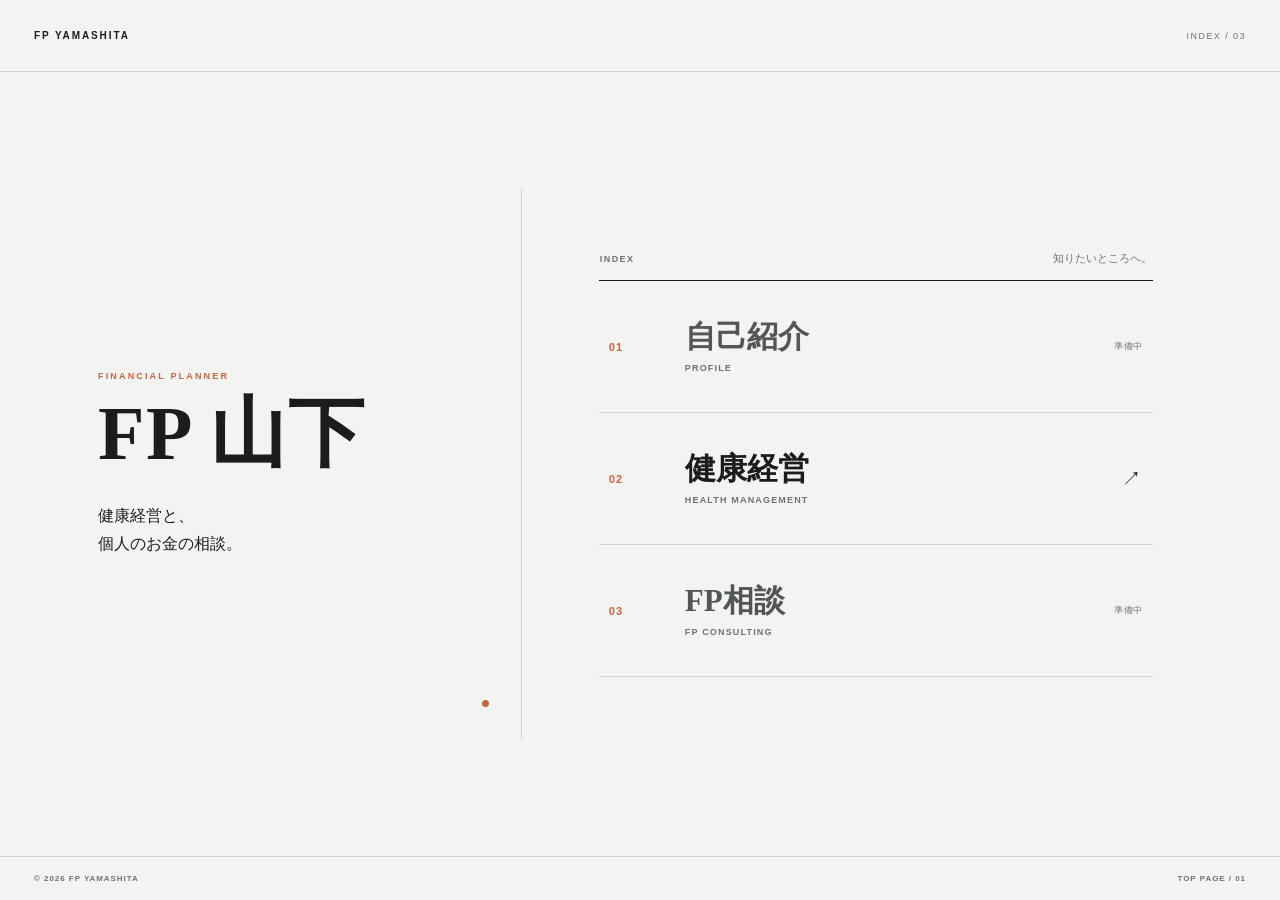
==== commit cb09f6da: "Implement mobile-first top page" ====
--- a/index.html
+++ b/index.html
@@ -2,72 +2,89 @@
 <html lang="ja">
 <head>
   <meta charset="utf-8">
-  <meta name="viewport" content="width=device-width, initial-scale=1.0">
+  <meta name="viewport" content="width=device-width, initial-scale=1.0, viewport-fit=cover">
   <meta name="robots" content="noindex, nofollow">
-  <meta name="theme-color" content="#19364D">
-  <title>FP山下｜サイト準備中</title>
-  <meta name="description" content="FP山下の公式サイトは現在準備中です。健康経営申請サポートのページを先行公開しています。">
-  <link rel="stylesheet" href="assets/css/_shared.css">
+  <meta name="theme-color" content="#F3F4F1">
+  <title>FP山下｜健康経営と個人のお金の相談</title>
+  <meta name="description" content="FP山下のホームページ。自己紹介、健康経営、FP相談の3つの入口から、知りたい内容を選べます。">
+  <meta property="og:type" content="website">
+  <meta property="og:title" content="FP山下">
+  <meta property="og:description" content="健康経営と、個人のお金の相談。">
+  <link rel="icon" href="data:image/svg+xml,%3Csvg xmlns='http://www.w3.org/2000/svg' viewBox='0 0 64 64'%3E%3Crect width='64' height='64' rx='8' fill='%231B1D1C'/%3E%3Ccircle cx='46' cy='18' r='7' fill='%23C5663F'/%3E%3C/svg%3E">
+  <link rel="stylesheet" href="assets/css/home.css">
 </head>
-<body class="home-page">
+<body>
   <a class="skip-link" href="#main">本文へ移動</a>
 
-  <!-- ZOROYA:HEADER -->
-  <header class="site-header">
-    <div class="site-header__inner">
-      <a class="site-brand" href="index.html" aria-label="FP山下 トップページ">
-        <span class="site-brand__name">FP山下</span>
-        <span class="site-brand__en">FP YAMASHITA</span>
+  <div class="site-shell">
+    <!-- ZOROYA:HEADER -->
+    <header class="c-header">
+      <a class="c-header__brand" href="index.html" aria-label="FP山下 トップページ">
+        <span>FP YAMASHITA</span>
       </a>
-      <button class="site-menu-toggle" type="button" aria-expanded="false" aria-controls="site-nav">
-        <span></span><span></span><span></span>
-        <span class="sr-only">メニューを開く</span>
-      </button>
-      <nav id="site-nav" class="site-nav" aria-label="メインメニュー">
-        <a href="index.html" aria-current="page">トップ</a>
-        <a href="health-management.html">健康経営</a>
+      <p class="c-header__count" aria-hidden="true">INDEX / 03</p>
+    </header>
+    <!-- /ZOROYA:HEADER -->
+
+    <!-- ZOROYA:MAIN -->
+    <main id="main" class="c-home">
+      <section class="c-home__intro" aria-labelledby="page-title">
+        <div class="c-home__intro-inner">
+          <p class="c-home__eyebrow">FINANCIAL PLANNER</p>
+          <h1 id="page-title">FP 山下</h1>
+          <p class="c-home__lead">健康経営と、<br>個人のお金の相談。</p>
+        </div>
+        <span class="c-home__dot" aria-hidden="true"></span>
+      </section>
+
+      <nav class="c-index" aria-label="知りたい内容を選ぶ">
+        <div class="c-index__heading">
+          <p>INDEX</p>
+          <p>知りたいところへ。</p>
+        </div>
+
+        <div class="c-index__list">
+          <a class="c-index__item is-pending" href="#site-status" data-pending="自己紹介">
+            <span class="c-index__number">01</span>
+            <span class="c-index__name">
+              <strong>自己紹介</strong>
+              <small>PROFILE</small>
+            </span>
+            <span class="c-index__state">準備中</span>
+          </a>
+
+          <a class="c-index__item is-live" href="health-management.html">
+            <span class="c-index__number">02</span>
+            <span class="c-index__name">
+              <strong>健康経営</strong>
+              <small>HEALTH MANAGEMENT</small>
+            </span>
+            <span class="c-index__arrow" aria-hidden="true">&#8599;</span>
+          </a>
+
+          <a class="c-index__item is-pending" href="#site-status" data-pending="FP相談">
+            <span class="c-index__number">03</span>
+            <span class="c-index__name">
+              <strong>FP相談</strong>
+              <small>FP CONSULTING</small>
+            </span>
+            <span class="c-index__state">準備中</span>
+          </a>
+        </div>
       </nav>
-    </div>
-  </header>
-  <!-- /ZOROYA:HEADER -->
 
-  <!-- ZOROYA:MAIN -->
-  <main id="main" class="home-main">
-    <section class="home-hero" aria-labelledby="home-title">
-      <div class="home-hero__content">
-        <p class="section-label">COMING SOON</p>
-        <h1 id="home-title">お金の話を、<br>売る前に。</h1>
-        <p class="home-hero__lead">FP山下の公式サイトは、現在公開に向けて準備を進めています。</p>
-        <p class="home-hero__note">FP相談と健康経営申請サポートについて、料金と内容を分かりやすくお伝えするサイトを制作中です。</p>
-        <div class="home-hero__actions">
-          <a class="button button--primary" href="health-management.html">健康経営ページを見る <span aria-hidden="true">→</span></a>
-          <span class="home-hero__progress">ほかのページも順次公開します</span>
-        </div>
-      </div>
-      <div class="home-hero__mark" aria-hidden="true">
-        <span>料金と役割を</span>
-        <strong>先に。</strong>
-      </div>
-    </section>
-  </main>
-  <!-- /ZOROYA:MAIN -->
+      <p id="site-status" class="c-home__status" role="status" aria-live="polite"></p>
+    </main>
+    <!-- /ZOROYA:MAIN -->
 
-  <!-- ZOROYA:FOOTER -->
-  <footer class="site-footer">
-    <div class="site-footer__inner">
-      <div>
-        <div class="site-footer__brand">FP山下</div>
-        <p>個人向けFP相談と健康経営優良法人の申請支援</p>
-      </div>
-      <nav class="site-footer__nav" aria-label="フッターメニュー">
-        <a href="index.html">トップ</a>
-        <a href="health-management.html">健康経営</a>
-      </nav>
-    </div>
-    <div class="site-footer__bottom">&copy; 2026 FP Yamashita</div>
-  </footer>
-  <!-- /ZOROYA:FOOTER -->
+    <!-- ZOROYA:FOOTER -->
+    <footer class="c-footer">
+      <p>&copy; <span data-year>2026</span> FP YAMASHITA</p>
+      <p>TOP PAGE / 01</p>
+    </footer>
+    <!-- /ZOROYA:FOOTER -->
+  </div>
 
-  <script src="assets/js/app.js" defer></script>
+  <script src="assets/js/home.js" defer></script>
 </body>
 </html>
--- a/assets/css/home.css
+++ b/assets/css/home.css
@@ -0,0 +1,477 @@
+:root {
+  --color-paper: #F3F4F1;
+  --color-surface: #FAFAF8;
+  --color-ink: #1B1D1C;
+  --color-muted: #6E736F;
+  --color-line: #CFD3CF;
+  --color-accent: #C5663F;
+  --font-gothic: "Hiragino Kaku Gothic ProN", "Yu Gothic", "YuGothic", "Noto Sans JP", sans-serif;
+  --font-mincho: "Hiragino Mincho ProN", "Yu Mincho", "YuMincho", "Noto Serif JP", serif;
+}
+
+*,
+*::before,
+*::after {
+  box-sizing: border-box;
+}
+
+html {
+  background: var(--color-paper);
+  color: var(--color-ink);
+  font-family: var(--font-gothic);
+  -webkit-font-smoothing: antialiased;
+  text-size-adjust: 100%;
+}
+
+body {
+  min-width: 320px;
+  margin: 0;
+  overflow-x: hidden;
+  background: var(--color-paper);
+}
+
+a {
+  color: inherit;
+}
+
+.skip-link {
+  position: fixed;
+  top: 8px;
+  left: 8px;
+  z-index: 100;
+  padding: 10px 14px;
+  background: var(--color-ink);
+  color: #FFFFFF;
+  font-size: 13px;
+  text-decoration: none;
+  transform: translateY(-160%);
+}
+
+.skip-link:focus {
+  transform: translateY(0);
+}
+
+.site-shell {
+  min-height: 100svh;
+  display: grid;
+  grid-template-rows: auto 1fr auto;
+}
+
+.c-header {
+  min-height: 58px;
+  display: flex;
+  align-items: center;
+  justify-content: space-between;
+  padding: max(12px, env(safe-area-inset-top)) 18px 10px;
+  border-bottom: 1px solid var(--color-line);
+}
+
+.c-header__brand {
+  font-size: 10px;
+  font-weight: 700;
+  letter-spacing: 0.19em;
+  text-decoration: none;
+}
+
+.c-header__count {
+  margin: 0;
+  color: var(--color-muted);
+  font-size: 9px;
+  letter-spacing: 0.16em;
+}
+
+.c-home {
+  width: min(100%, 1180px);
+  margin: 0 auto;
+  display: grid;
+  align-content: center;
+}
+
+.c-home__intro {
+  position: relative;
+  min-height: 205px;
+  display: flex;
+  align-items: center;
+  padding: 30px 18px 27px;
+}
+
+.c-home__intro-inner {
+  width: 100%;
+  text-align: center;
+  animation: home-enter 700ms cubic-bezier(0.22, 1, 0.36, 1) both;
+}
+
+.c-home__eyebrow {
+  margin: 0 0 11px;
+  color: var(--color-accent);
+  font-size: 9px;
+  font-weight: 700;
+  letter-spacing: 0.24em;
+}
+
+.c-home h1 {
+  margin: 0;
+  font-family: var(--font-mincho);
+  font-size: clamp(40px, 11vw, 76px);
+  font-weight: 600;
+  line-height: 1.08;
+  letter-spacing: 0.02em;
+  word-break: keep-all;
+  text-wrap: balance;
+}
+
+.c-home__lead {
+  margin: 17px 0 0;
+  font-size: 14px;
+  font-weight: 500;
+  line-height: 1.7;
+  word-break: auto-phrase;
+  text-wrap: balance;
+}
+
+.c-home__dot {
+  position: absolute;
+  right: 18px;
+  bottom: 22px;
+  width: 7px;
+  height: 7px;
+  border-radius: 50%;
+  background: var(--color-accent);
+  animation: dot-breathe 3.8s ease-in-out infinite;
+}
+
+.c-index {
+  padding: 0 18px 18px;
+}
+
+.c-index__heading {
+  display: flex;
+  align-items: baseline;
+  justify-content: space-between;
+  gap: 20px;
+  padding: 0 1px 9px;
+  color: var(--color-muted);
+  animation: home-enter 650ms 90ms cubic-bezier(0.22, 1, 0.36, 1) both;
+}
+
+.c-index__heading p {
+  margin: 0;
+  font-size: 9px;
+  font-weight: 700;
+  letter-spacing: 0.16em;
+}
+
+.c-index__heading p:last-child {
+  font-size: 11px;
+  font-weight: 500;
+  letter-spacing: 0;
+}
+
+.c-index__list {
+  border-top: 1px solid var(--color-ink);
+}
+
+.c-index__item {
+  position: relative;
+  min-height: 78px;
+  display: grid;
+  grid-template-columns: 42px minmax(0, 1fr) auto;
+  align-items: center;
+  gap: 11px;
+  padding: 13px 4px;
+  border-bottom: 1px solid var(--color-line);
+  text-decoration: none;
+  isolation: isolate;
+  animation: home-enter 650ms cubic-bezier(0.22, 1, 0.36, 1) both;
+}
+
+.c-index__item:nth-child(1) {
+  animation-delay: 140ms;
+}
+
+.c-index__item:nth-child(2) {
+  animation-delay: 210ms;
+}
+
+.c-index__item:nth-child(3) {
+  animation-delay: 280ms;
+}
+
+.c-index__item::before {
+  content: "";
+  position: absolute;
+  inset: 0;
+  z-index: -1;
+  background: var(--color-surface);
+  transform: scaleX(0);
+  transform-origin: right center;
+  transition: transform 320ms cubic-bezier(0.22, 1, 0.36, 1);
+}
+
+.c-index__item::after {
+  content: "";
+  position: absolute;
+  top: 50%;
+  left: -1px;
+  width: 3px;
+  height: 0;
+  background: var(--color-accent);
+  transform: translateY(-50%);
+  transition: height 260ms ease;
+}
+
+.c-index__number {
+  color: var(--color-accent);
+  font-size: 11px;
+  font-weight: 700;
+  letter-spacing: 0.09em;
+}
+
+.c-index__name {
+  min-width: 0;
+  display: block;
+}
+
+.c-index__name strong {
+  display: block;
+  font-family: var(--font-mincho);
+  font-size: 21px;
+  font-weight: 600;
+  line-height: 1.25;
+  word-break: auto-phrase;
+  text-wrap: balance;
+}
+
+.c-index__name small {
+  display: block;
+  margin-top: 3px;
+  overflow: hidden;
+  color: var(--color-muted);
+  font-size: 8px;
+  font-weight: 700;
+  letter-spacing: 0.13em;
+  line-height: 1.3;
+  text-overflow: ellipsis;
+  white-space: nowrap;
+}
+
+.c-index__arrow {
+  display: inline-block;
+  padding: 8px 2px 8px 10px;
+  font-size: 19px;
+  transition: transform 240ms ease, color 240ms ease;
+}
+
+.c-index__state {
+  color: var(--color-muted);
+  font-size: 9px;
+  font-weight: 500;
+  letter-spacing: 0.08em;
+  white-space: nowrap;
+}
+
+.c-index__item.is-pending {
+  cursor: help;
+}
+
+.c-index__item.is-pending .c-index__name strong {
+  color: #535754;
+}
+
+.c-index__item.is-notified::before,
+.c-index__item:focus-visible::before {
+  transform: scaleX(1);
+}
+
+.c-index__item.is-notified::after,
+.c-index__item:focus-visible::after {
+  height: 46%;
+}
+
+.c-index__item:focus-visible,
+.c-header__brand:focus-visible {
+  outline: 2px solid var(--color-accent);
+  outline-offset: 4px;
+}
+
+.c-home__status {
+  min-height: 18px;
+  margin: -10px 18px 8px;
+  color: var(--color-muted);
+  font-size: 11px;
+  line-height: 1.5;
+  text-align: right;
+}
+
+.c-footer {
+  min-height: 44px;
+  display: flex;
+  align-items: center;
+  justify-content: space-between;
+  gap: 20px;
+  padding: 10px 18px max(10px, env(safe-area-inset-bottom));
+  border-top: 1px solid var(--color-line);
+  color: var(--color-muted);
+}
+
+.c-footer p {
+  margin: 0;
+  font-size: 8px;
+  font-weight: 700;
+  letter-spacing: 0.12em;
+}
+
+@media (hover: hover) {
+  .c-index__item:hover::before {
+    transform: scaleX(1);
+  }
+
+  .c-index__item:hover::after {
+    height: 46%;
+  }
+
+  .c-index__item.is-live:hover .c-index__arrow {
+    color: var(--color-accent);
+    transform: translate(3px, -3px);
+  }
+}
+
+@media (min-width: 840px) {
+  .c-header {
+    min-height: 72px;
+    padding: 18px 34px;
+  }
+
+  .c-home {
+    min-height: 688px;
+    grid-template-columns: minmax(330px, 0.8fr) minmax(500px, 1.2fr);
+    align-items: stretch;
+  }
+
+  .c-home__intro {
+    min-height: 100%;
+    padding: 70px 48px;
+    border-right: 1px solid var(--color-line);
+  }
+
+  .c-home__intro-inner {
+    text-align: left;
+  }
+
+  .c-home__lead {
+    margin-top: 28px;
+    font-size: 16px;
+  }
+
+  .c-home__dot {
+    right: 32px;
+    bottom: 32px;
+  }
+
+  .c-index {
+    display: flex;
+    flex-direction: column;
+    justify-content: center;
+    padding: 62px clamp(40px, 6vw, 82px);
+  }
+
+  .c-index__heading {
+    padding-bottom: 14px;
+  }
+
+  .c-index__item {
+    min-height: 132px;
+    grid-template-columns: 58px minmax(0, 1fr) auto;
+    gap: 18px;
+    padding: 24px 10px;
+  }
+
+  .c-index__name strong {
+    font-size: 31px;
+  }
+
+  .c-index__name small {
+    margin-top: 6px;
+    font-size: 9px;
+  }
+
+  .c-home__status {
+    position: absolute;
+    right: 34px;
+    bottom: 58px;
+    margin: 0;
+  }
+
+  .c-footer {
+    padding-right: 34px;
+    padding-left: 34px;
+  }
+}
+
+@media (max-height: 680px) and (max-width: 839px) {
+  .c-home__intro {
+    min-height: 177px;
+    padding-top: 22px;
+    padding-bottom: 20px;
+  }
+
+  .c-home__eyebrow {
+    margin-bottom: 8px;
+  }
+
+  .c-home__lead {
+    margin-top: 12px;
+    line-height: 1.55;
+  }
+
+  .c-index__item {
+    min-height: 72px;
+    padding-top: 10px;
+    padding-bottom: 10px;
+  }
+
+  .c-index__name strong {
+    font-size: 20px;
+  }
+
+  .c-index {
+    padding-bottom: 8px;
+  }
+
+  .c-home__status {
+    margin-bottom: 4px;
+  }
+}
+
+@media (prefers-reduced-motion: reduce) {
+  *,
+  *::before,
+  *::after {
+    scroll-behavior: auto !important;
+    animation-duration: 0.01ms !important;
+    animation-iteration-count: 1 !important;
+    transition-duration: 0.01ms !important;
+  }
+}
+
+@keyframes home-enter {
+  from {
+    opacity: 0;
+    transform: translateY(12px);
+  }
+  to {
+    opacity: 1;
+    transform: translateY(0);
+  }
+}
+
+@keyframes dot-breathe {
+  0%, 100% {
+    opacity: 0.45;
+    transform: scale(0.78);
+  }
+  50% {
+    opacity: 1;
+    transform: scale(1);
+  }
+}
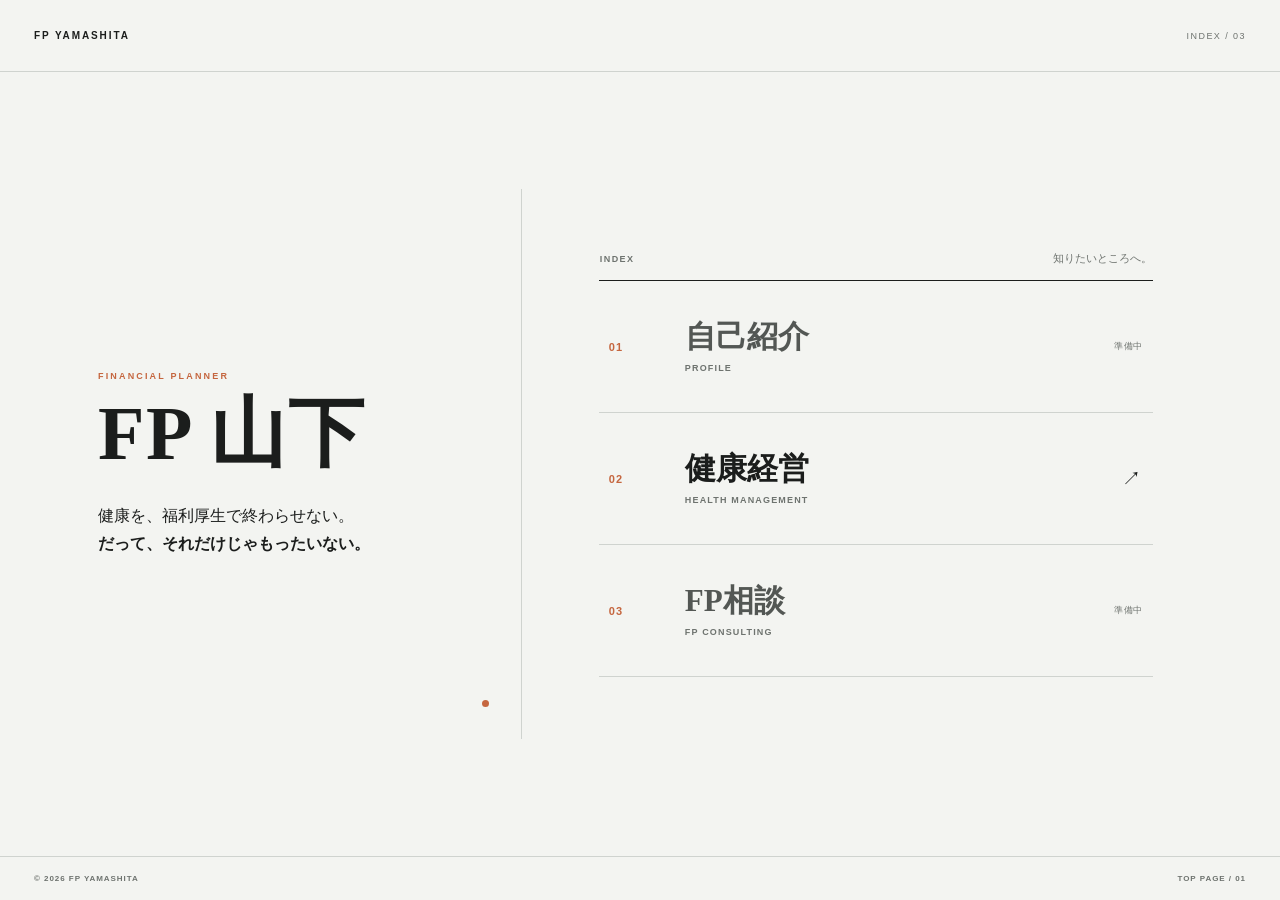
==== commit 620d7d10: "Update top page health management copy" ====
--- a/index.html
+++ b/index.html
@@ -32,7 +32,7 @@
         <div class="c-home__intro-inner">
           <p class="c-home__eyebrow">FINANCIAL PLANNER</p>
           <h1 id="page-title">FP 山下</h1>
-          <p class="c-home__lead">健康経営と、<br>個人のお金の相談。</p>
+          <p class="c-home__lead">健康を、福利厚生で終わらせない。<br><strong>だって、それだけじゃもったいない。</strong></p>
         </div>
         <span class="c-home__dot" aria-hidden="true"></span>
       </section>
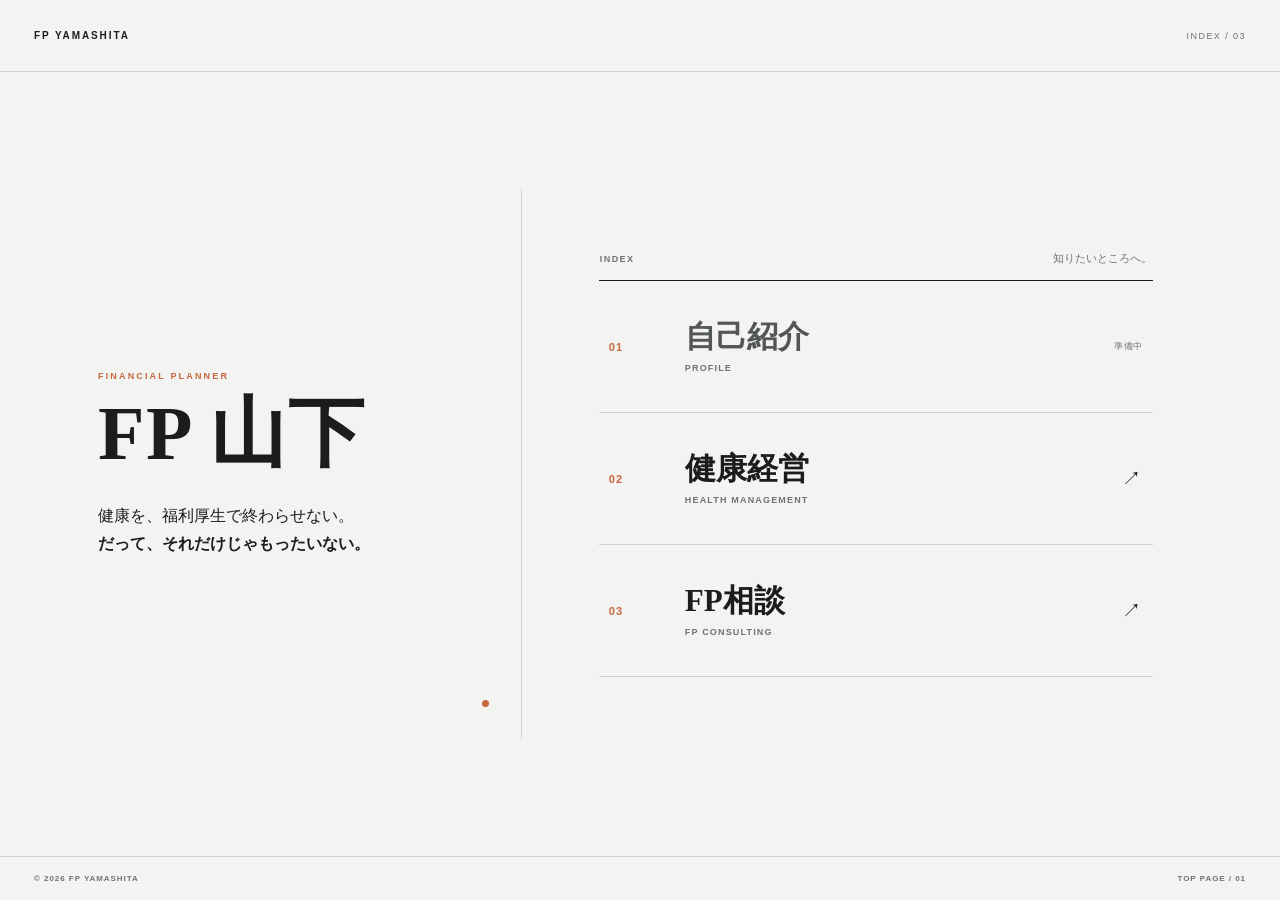
==== commit f1a172a1: "Publish FP consulting page link" ====
--- a/index.html
+++ b/index.html
@@ -62,13 +62,13 @@
             <span class="c-index__arrow" aria-hidden="true">&#8599;</span>
           </a>
 
-          <a class="c-index__item is-pending" href="#site-status" data-pending="FP相談">
+          <a class="c-index__item is-live" href="fp-consulting.html">
             <span class="c-index__number">03</span>
             <span class="c-index__name">
               <strong>FP相談</strong>
               <small>FP CONSULTING</small>
             </span>
-            <span class="c-index__state">準備中</span>
+            <span class="c-index__arrow" aria-hidden="true">&#8599;</span>
           </a>
         </div>
       </nav>
